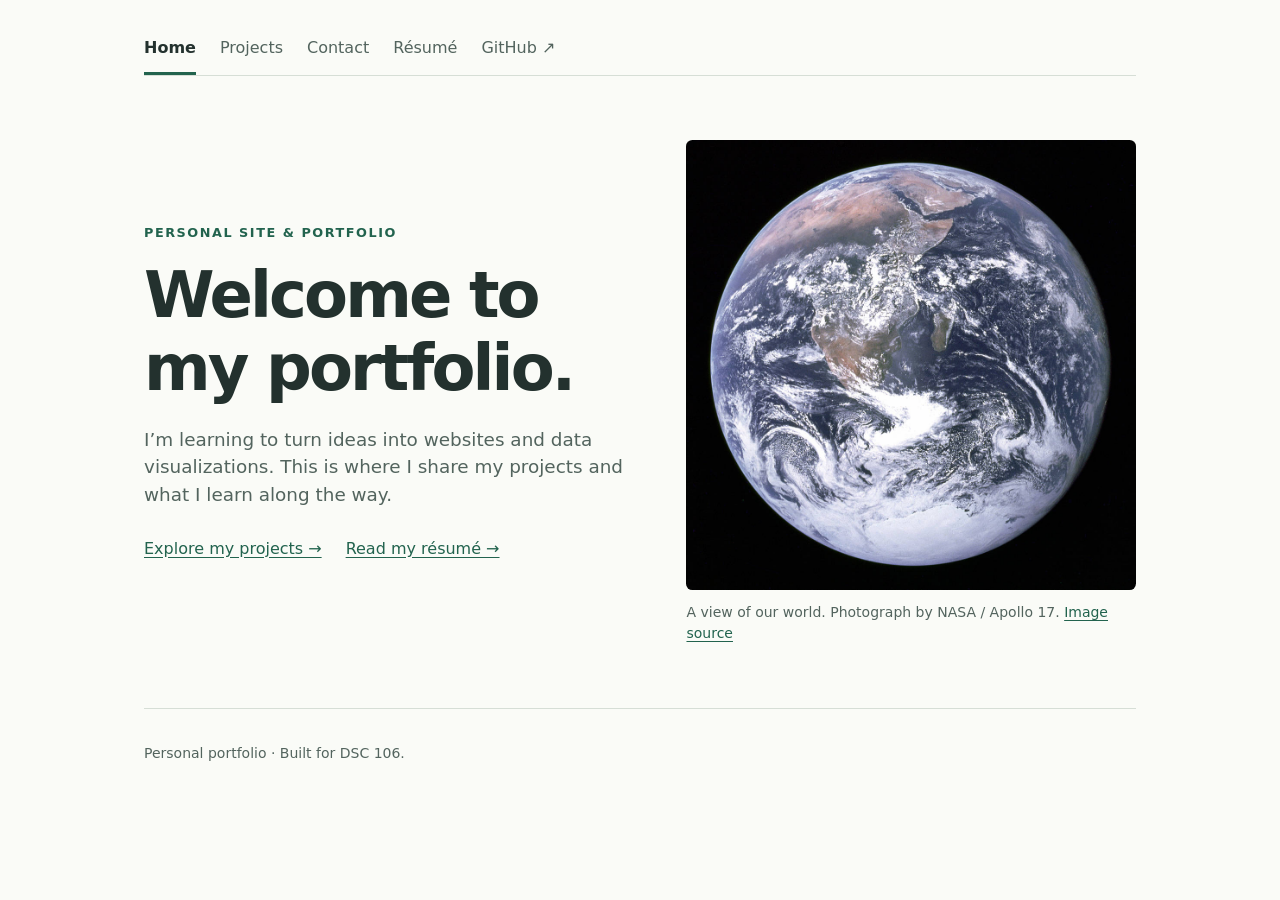
==== index.html @ 6941397b "Build portfolio site with resume and PDF" ====
<!DOCTYPE html>
<html lang="en">
<head>
  <meta charset="UTF-8">
  <meta name="viewport" content="width=device-width, initial-scale=1.0">
  <meta name="description" content="My personal site, projects, and résumé.">
  <title>Lei Zhe Yu: Personal site and portfolio</title>
  <link rel="stylesheet" href="style.css">
</head>
<body>
  <a class="skip-link" href="#main">Skip to content</a>
  <header class="site-header">
    <nav aria-label="Main navigation">
      <a href="index.html" aria-current="page">Home</a>
      <a href="projects/index.html">Projects</a>
      <a href="contact/index.html">Contact</a>
      <a href="resume/index.html">Résumé</a>
      <a href="https://github.com/0calunknown" target="_blank" rel="noopener noreferrer">GitHub ↗</a>
    </nav>
  </header>

  <main id="main">
    <div class="home-layout">
      <section aria-labelledby="name">
        <p class="eyebrow">Personal site &amp; portfolio</p>
        <!-- Replace with the owner's supplied name and biography. -->
        <h1 id="name">Welcome to my portfolio.</h1>
        <p class="intro">I’m learning to turn ideas into websites and data visualizations.
          This is where I share my projects and what I learn along the way.</p>
        <div class="page-links">
          <a href="projects/index.html">Explore my projects →</a>
          <a href="resume/index.html">Read my résumé →</a>
        </div>
      </section>
      <figure>
        <img src="images/earth-apollo17.jpg" width="1041" height="1042"
          alt="Earth against black space, with Africa, Antarctica, and swirling white clouds visible.">
        <figcaption>
          A view of our world. Photograph by NASA / Apollo 17.
          <a href="https://www.nasa.gov/image-article/blue-marble-image-of-earth-from-apollo-17/">Image source</a>
        </figcaption>
      </figure>
    </div>
  </main>

  <footer class="site-footer">
    <p>Personal portfolio · Built for DSC 106.</p>
  </footer>
</body>
</html>
---- style.css ----
:root {
  color-scheme: light;
  --ink: #23312e;
  --muted: #53645e;
  --accent: #22634e;
  --line: #d6ded6;
  --paper: #fafbf7;
}

* {
  box-sizing: border-box;
}

body {
  /* Use the operating system's font and a comfortable line height. */
  font: 100%/1.5 system-ui;
  color: var(--ink);
  background: var(--paper);
  max-width: 68rem;
  margin: 0 auto;
  padding: 0 clamp(1rem, 5vw, 3rem);
  overflow-wrap: break-word;
}

a {
  color: var(--accent);
  text-underline-offset: 0.2em;
}

a:hover {
  text-decoration-thickness: 0.15em;
}

:focus-visible {
  outline: 3px solid var(--accent);
  outline-offset: 4px;
}

.skip-link {
  position: absolute;
  top: -5rem;
  left: 1rem;
  padding: 0.75rem 1rem;
  background: white;
}

.skip-link:focus {
  top: 1rem;
}

.site-header {
  padding-top: 1.5rem;
}

nav {
  display: flex;
  flex-wrap: wrap;
  gap: 0.25rem 1.5rem;
  border-bottom: 1px solid var(--line);
}

nav a {
  padding: 0.75rem 0;
  border-bottom: 3px solid transparent;
  color: var(--muted);
  text-decoration: none;
}

nav a[aria-current="page"] {
  border-bottom-color: var(--accent);
  color: var(--ink);
  font-weight: 700;
}

nav a:hover {
  color: var(--accent);
  border-bottom-color: var(--line);
}

main {
  padding: clamp(2rem, 6vw, 4rem) 0;
  min-height: 70vh;
}

h1, h2, h3 {
  line-height: 1.15;
  text-wrap: balance;
}

h1 {
  margin: 0 0 1.25rem;
  font-size: clamp(2.25rem, 7vw, 4rem);
  letter-spacing: -0.045em;
}

h2 {
  font-size: 1.6rem;
  letter-spacing: -0.025em;
}

h3 {
  font-size: 1.15rem;
}

p, li {
  max-width: 70ch;
}

.eyebrow {
  color: var(--accent);
  font-size: 0.8rem;
  font-weight: 700;
  letter-spacing: 0.12em;
  text-transform: uppercase;
  margin: 0 0 1rem;
}

.intro {
  color: var(--muted);
  font-size: 1.15rem;
  max-width: 58ch;
}

.home-layout {
  display: grid;
  grid-template-columns: minmax(0, 1.1fr) minmax(0, 1fr);
  align-items: center;
  gap: 3rem;
}

figure {
  margin: 0;
}

img {
  display: block;
  max-width: 100%;
  height: auto;
  border-radius: 0.4rem;
}

figcaption, .meta, .site-footer {
  color: var(--muted);
  font-size: 0.875rem;
}

figcaption {
  margin-top: 0.75rem;
}

.page-links {
  display: flex;
  flex-wrap: wrap;
  gap: 1rem 1.5rem;
  margin-top: 1.75rem;
}

.project-list, .resume-section {
  margin-top: 2.5rem;
  border-top: 1px solid var(--line);
  padding-top: 1rem;
}

.resume-preview {
  margin-top: 2rem;
}

.resume-preview summary {
  color: var(--accent);
  cursor: pointer;
  font-weight: 600;
  padding: 0.5rem 0;
}

.resume-pdf {
  display: block;
  width: 100%;
  height: 80vh;
  min-height: 24rem;
  margin-top: 1rem;
  border: 1px solid var(--line);
}

article + article {
  margin-top: 2rem;
}

article h3 {
  margin-bottom: 0.5rem;
}

article .meta {
  margin-top: 0;
}

li + li {
  margin-top: 0.4rem;
}

form {
  display: grid;
  gap: 1.25rem;
  max-width: 38rem;
  margin-top: 2rem;
}

label {
  display: grid;
  gap: 0.45rem;
  font-weight: 600;
}

input, textarea, button {
  font: inherit;
}

input, textarea {
  width: 100%;
  min-width: 0;
  padding: 0.75rem;
  border: 1px solid #84978a;
  border-radius: 0.3rem;
  color: var(--ink);
  background: white;
  font-weight: 400;
}

textarea {
  min-height: 10rem;
  resize: vertical;
}

button {
  justify-self: start;
  padding: 0.75rem 1.25rem;
  border: 1px solid var(--accent);
  border-radius: 0.3rem;
  color: white;
  background: var(--accent);
  font-weight: 600;
  cursor: pointer;
}

button:hover {
  background: #174c3b;
}

.site-footer {
  border-top: 1px solid var(--line);
  padding: 1.25rem 0 2rem;
}

@media (max-width: 42rem) {
  .home-layout {
    grid-template-columns: 1fr;
    gap: 2rem;
  }

  nav {
    column-gap: 1rem;
  }
}

@media print {
  .site-header, .site-footer, .skip-link, .resume-preview {
    display: none;
  }

  body {
    max-width: none;
    padding: 0;
    color: black;
    background: white;
  }

  main {
    padding: 0;
  }

  article {
    break-inside: avoid;
  }
}
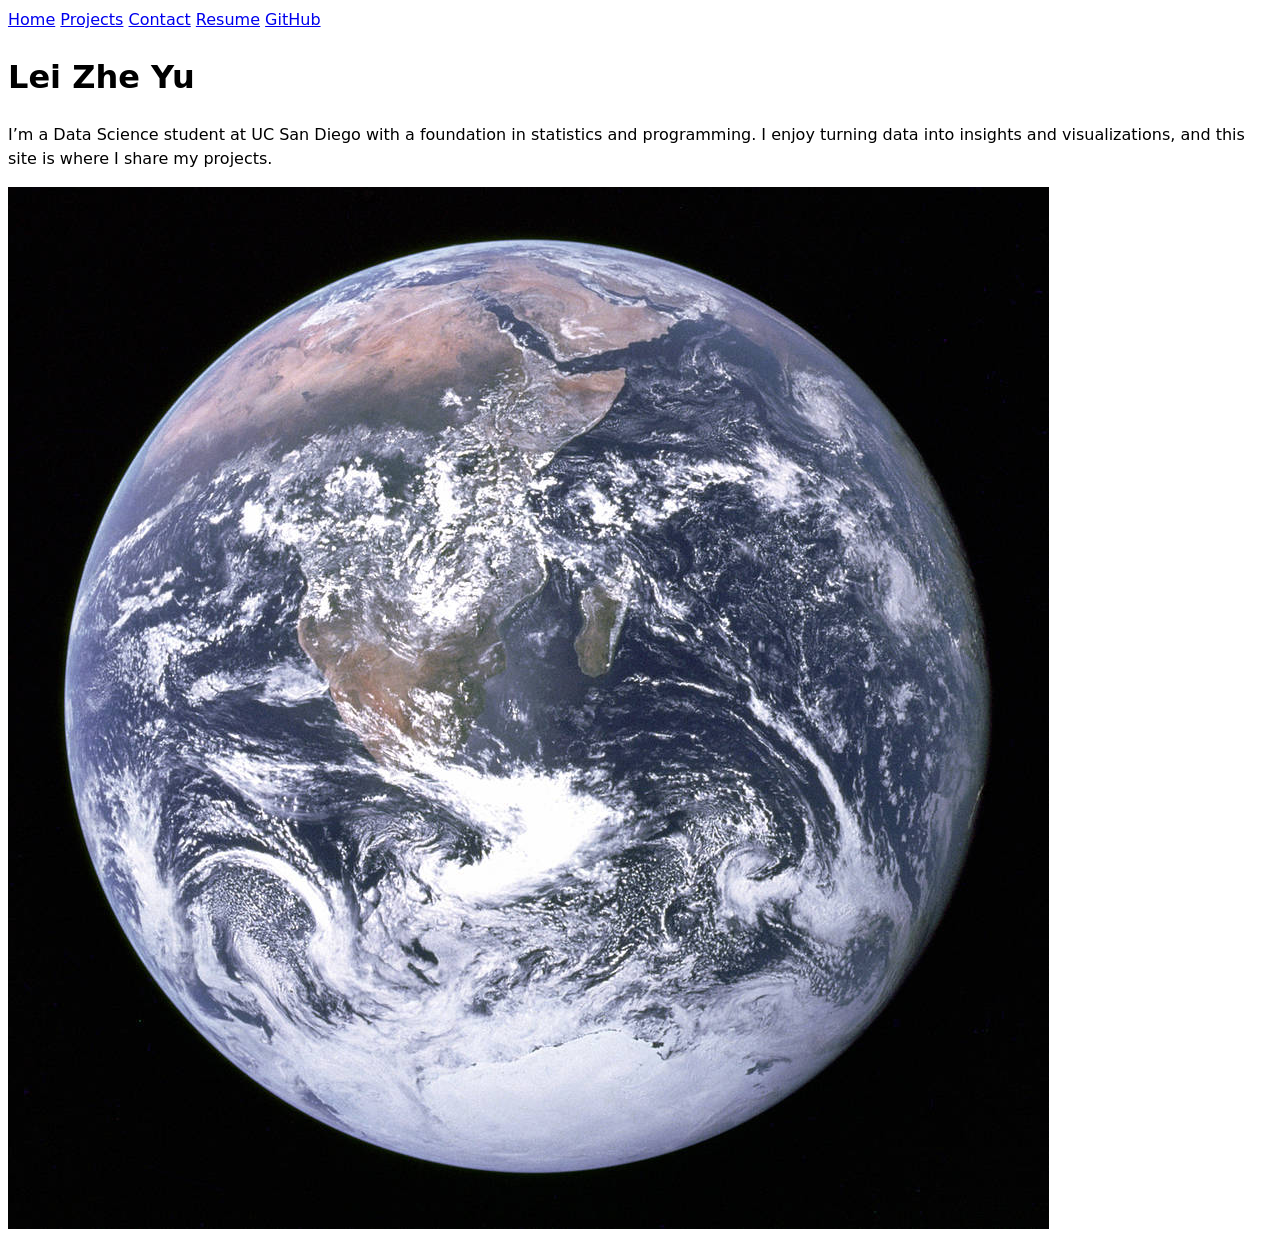
==== commit 73f87942: "updated portfolio website" ====
--- a/index.html
+++ b/index.html
@@ -3,48 +3,21 @@
 <head>
   <meta charset="UTF-8">
   <meta name="viewport" content="width=device-width, initial-scale=1.0">
-  <meta name="description" content="My personal site, projects, and résumé.">
   <title>Lei Zhe Yu: Personal site and portfolio</title>
   <link rel="stylesheet" href="style.css">
 </head>
 <body>
-  <a class="skip-link" href="#main">Skip to content</a>
-  <header class="site-header">
-    <nav aria-label="Main navigation">
-      <a href="index.html" aria-current="page">Home</a>
-      <a href="projects/index.html">Projects</a>
-      <a href="contact/index.html">Contact</a>
-      <a href="resume/index.html">Résumé</a>
-      <a href="https://github.com/0calunknown" target="_blank" rel="noopener noreferrer">GitHub ↗</a>
-    </nav>
-  </header>
+  <nav>
+    <a href="index.html">Home</a>
+    <a href="projects/index.html">Projects</a>
+    <a href="contact/index.html">Contact</a>
+    <a href="resume/index.html">Resume</a>
+    <a href="https://github.com/0calunknown" target="_blank">GitHub</a>
+  </nav>
 
-  <main id="main">
-    <div class="home-layout">
-      <section aria-labelledby="name">
-        <p class="eyebrow">Personal site &amp; portfolio</p>
-        <!-- Replace with the owner's supplied name and biography. -->
-        <h1 id="name">Welcome to my portfolio.</h1>
-        <p class="intro">I’m learning to turn ideas into websites and data visualizations.
-          This is where I share my projects and what I learn along the way.</p>
-        <div class="page-links">
-          <a href="projects/index.html">Explore my projects →</a>
-          <a href="resume/index.html">Read my résumé →</a>
-        </div>
-      </section>
-      <figure>
-        <img src="images/earth-apollo17.jpg" width="1041" height="1042"
-          alt="Earth against black space, with Africa, Antarctica, and swirling white clouds visible.">
-        <figcaption>
-          A view of our world. Photograph by NASA / Apollo 17.
-          <a href="https://www.nasa.gov/image-article/blue-marble-image-of-earth-from-apollo-17/">Image source</a>
-        </figcaption>
-      </figure>
-    </div>
-  </main>
-
-  <footer class="site-footer">
-    <p>Personal portfolio · Built for DSC 106.</p>
-  </footer>
+  <h1>Lei Zhe Yu</h1>
+  <p>I’m a Data Science student at UC San Diego with a foundation in statistics and programming.
+    I enjoy turning data into insights and visualizations, and this site is where I share my projects.</p>
+  <img src="images/earth-apollo17.jpg" alt="Earth seen from space, with Africa, Antarctica, and swirling white clouds visible.">
 </body>
 </html>
--- a/style.css
+++ b/style.css
@@ -1,283 +1,6 @@
-:root {
-  color-scheme: light;
-  --ink: #23312e;
-  --muted: #53645e;
-  --accent: #22634e;
-  --line: #d6ded6;
-  --paper: #fafbf7;
+body {
+  /* Set line height to 1.5 times the font size
+     and use the OS’s UI font as the website font
+   */
+  font: 100%/1.5 system-ui;
 }
-
-* {
-  box-sizing: border-box;
-}
-
-body {
-  /* Use the operating system's font and a comfortable line height. */
-  font: 100%/1.5 system-ui;
-  color: var(--ink);
-  background: var(--paper);
-  max-width: 68rem;
-  margin: 0 auto;
-  padding: 0 clamp(1rem, 5vw, 3rem);
-  overflow-wrap: break-word;
-}
-
-a {
-  color: var(--accent);
-  text-underline-offset: 0.2em;
-}
-
-a:hover {
-  text-decoration-thickness: 0.15em;
-}
-
-:focus-visible {
-  outline: 3px solid var(--accent);
-  outline-offset: 4px;
-}
-
-.skip-link {
-  position: absolute;
-  top: -5rem;
-  left: 1rem;
-  padding: 0.75rem 1rem;
-  background: white;
-}
-
-.skip-link:focus {
-  top: 1rem;
-}
-
-.site-header {
-  padding-top: 1.5rem;
-}
-
-nav {
-  display: flex;
-  flex-wrap: wrap;
-  gap: 0.25rem 1.5rem;
-  border-bottom: 1px solid var(--line);
-}
-
-nav a {
-  padding: 0.75rem 0;
-  border-bottom: 3px solid transparent;
-  color: var(--muted);
-  text-decoration: none;
-}
-
-nav a[aria-current="page"] {
-  border-bottom-color: var(--accent);
-  color: var(--ink);
-  font-weight: 700;
-}
-
-nav a:hover {
-  color: var(--accent);
-  border-bottom-color: var(--line);
-}
-
-main {
-  padding: clamp(2rem, 6vw, 4rem) 0;
-  min-height: 70vh;
-}
-
-h1, h2, h3 {
-  line-height: 1.15;
-  text-wrap: balance;
-}
-
-h1 {
-  margin: 0 0 1.25rem;
-  font-size: clamp(2.25rem, 7vw, 4rem);
-  letter-spacing: -0.045em;
-}
-
-h2 {
-  font-size: 1.6rem;
-  letter-spacing: -0.025em;
-}
-
-h3 {
-  font-size: 1.15rem;
-}
-
-p, li {
-  max-width: 70ch;
-}
-
-.eyebrow {
-  color: var(--accent);
-  font-size: 0.8rem;
-  font-weight: 700;
-  letter-spacing: 0.12em;
-  text-transform: uppercase;
-  margin: 0 0 1rem;
-}
-
-.intro {
-  color: var(--muted);
-  font-size: 1.15rem;
-  max-width: 58ch;
-}
-
-.home-layout {
-  display: grid;
-  grid-template-columns: minmax(0, 1.1fr) minmax(0, 1fr);
-  align-items: center;
-  gap: 3rem;
-}
-
-figure {
-  margin: 0;
-}
-
-img {
-  display: block;
-  max-width: 100%;
-  height: auto;
-  border-radius: 0.4rem;
-}
-
-figcaption, .meta, .site-footer {
-  color: var(--muted);
-  font-size: 0.875rem;
-}
-
-figcaption {
-  margin-top: 0.75rem;
-}
-
-.page-links {
-  display: flex;
-  flex-wrap: wrap;
-  gap: 1rem 1.5rem;
-  margin-top: 1.75rem;
-}
-
-.project-list, .resume-section {
-  margin-top: 2.5rem;
-  border-top: 1px solid var(--line);
-  padding-top: 1rem;
-}
-
-.resume-preview {
-  margin-top: 2rem;
-}
-
-.resume-preview summary {
-  color: var(--accent);
-  cursor: pointer;
-  font-weight: 600;
-  padding: 0.5rem 0;
-}
-
-.resume-pdf {
-  display: block;
-  width: 100%;
-  height: 80vh;
-  min-height: 24rem;
-  margin-top: 1rem;
-  border: 1px solid var(--line);
-}
-
-article + article {
-  margin-top: 2rem;
-}
-
-article h3 {
-  margin-bottom: 0.5rem;
-}
-
-article .meta {
-  margin-top: 0;
-}
-
-li + li {
-  margin-top: 0.4rem;
-}
-
-form {
-  display: grid;
-  gap: 1.25rem;
-  max-width: 38rem;
-  margin-top: 2rem;
-}
-
-label {
-  display: grid;
-  gap: 0.45rem;
-  font-weight: 600;
-}
-
-input, textarea, button {
-  font: inherit;
-}
-
-input, textarea {
-  width: 100%;
-  min-width: 0;
-  padding: 0.75rem;
-  border: 1px solid #84978a;
-  border-radius: 0.3rem;
-  color: var(--ink);
-  background: white;
-  font-weight: 400;
-}
-
-textarea {
-  min-height: 10rem;
-  resize: vertical;
-}
-
-button {
-  justify-self: start;
-  padding: 0.75rem 1.25rem;
-  border: 1px solid var(--accent);
-  border-radius: 0.3rem;
-  color: white;
-  background: var(--accent);
-  font-weight: 600;
-  cursor: pointer;
-}
-
-button:hover {
-  background: #174c3b;
-}
-
-.site-footer {
-  border-top: 1px solid var(--line);
-  padding: 1.25rem 0 2rem;
-}
-
-@media (max-width: 42rem) {
-  .home-layout {
-    grid-template-columns: 1fr;
-    gap: 2rem;
-  }
-
-  nav {
-    column-gap: 1rem;
-  }
-}
-
-@media print {
-  .site-header, .site-footer, .skip-link, .resume-preview {
-    display: none;
-  }
-
-  body {
-    max-width: none;
-    padding: 0;
-    color: black;
-    background: white;
-  }
-
-  main {
-    padding: 0;
-  }
-
-  article {
-    break-inside: avoid;
-  }
-}
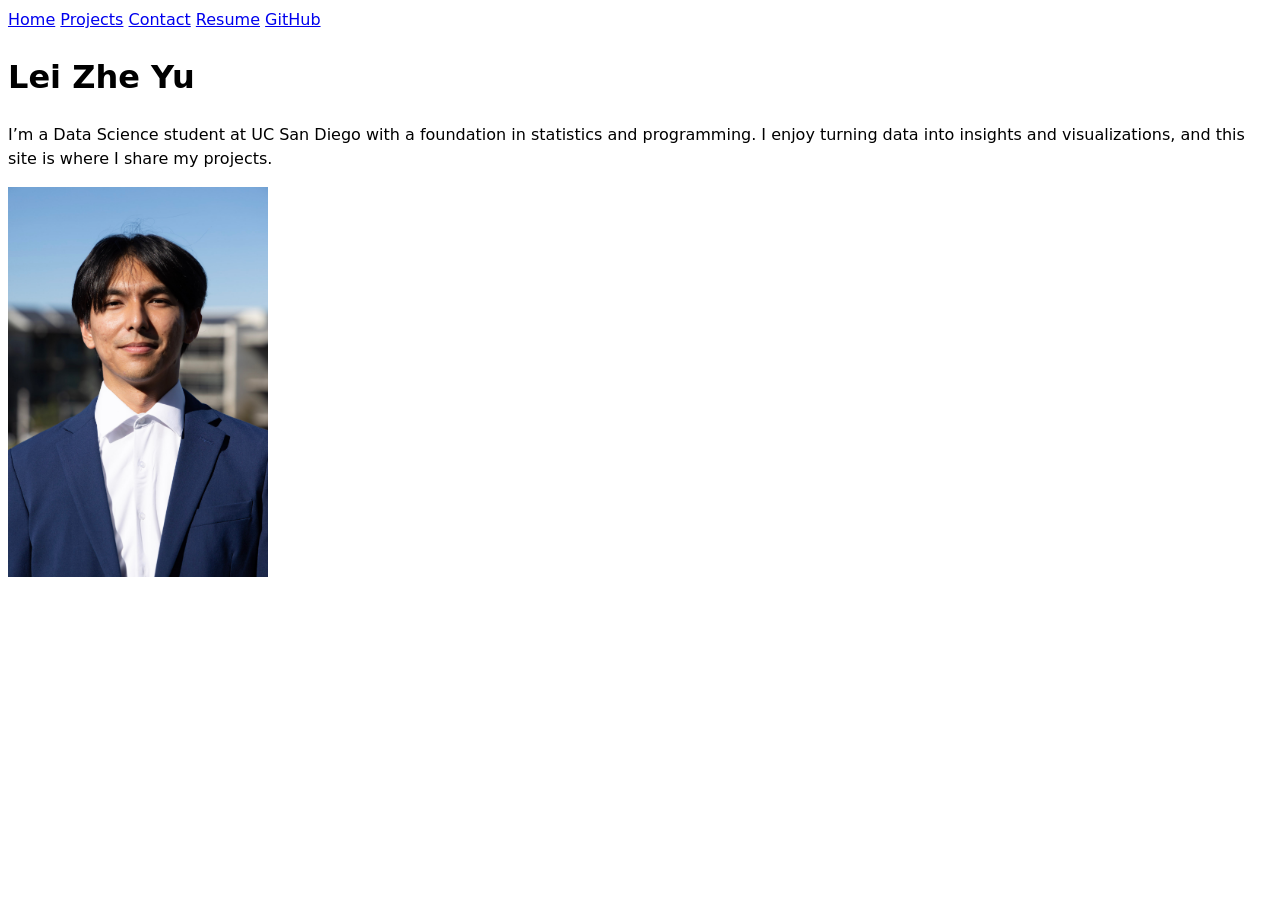
==== commit e061ee5a: "Replace home page photo with portrait Co-Authored-By: Claude Opus 5.5 <noreply@anthropic.com>" ====
--- a/index.html
+++ b/index.html
@@ -18,6 +18,6 @@
   <h1>Lei Zhe Yu</h1>
   <p>I’m a Data Science student at UC San Diego with a foundation in statistics and programming.
     I enjoy turning data into insights and visualizations, and this site is where I share my projects.</p>
-  <img src="images/earth-apollo17.jpg" alt="Earth seen from space, with Africa, Antarctica, and swirling white clouds visible.">
+  <img src="images/lei-zhe-yu.jpg" width="260" alt="Portrait of Lei Zhe Yu smiling outdoors in a navy blazer and white shirt, with a blue sky and campus buildings behind.">
 </body>
 </html>
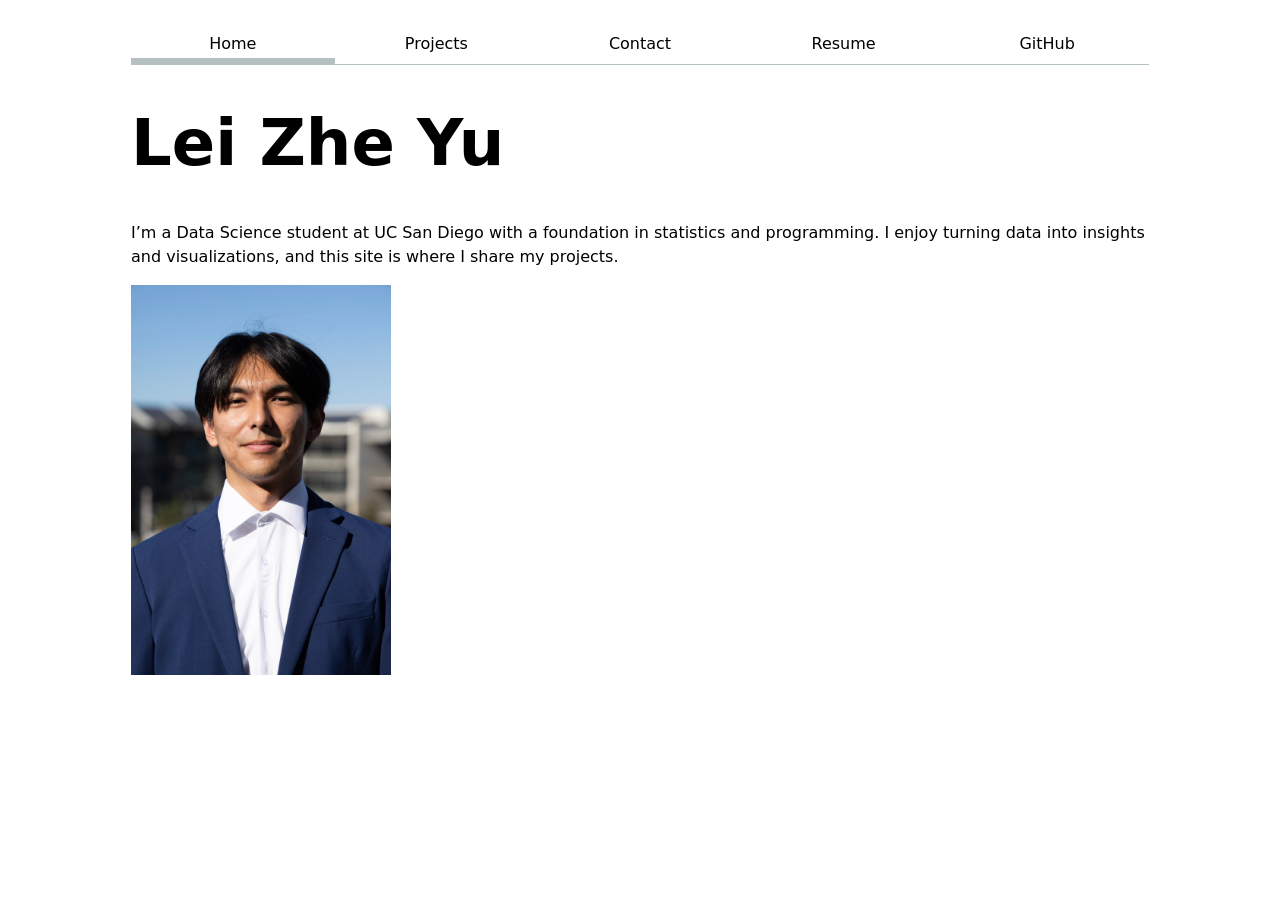
==== commit e671b8f2: "Complete Lab 2: style site with CSS Add centered layout, flex nav with accent hover, grid contact fo" ====
--- a/index.html
+++ b/index.html
@@ -8,7 +8,7 @@
 </head>
 <body>
   <nav>
-    <a href="index.html">Home</a>
+    <a href="index.html" class="current">Home</a>
     <a href="projects/index.html">Projects</a>
     <a href="contact/index.html">Contact</a>
     <a href="resume/index.html">Resume</a>
--- a/style.css
+++ b/style.css
@@ -1,6 +1,173 @@
+:root {
+  --color-accent: oklch(65% 50% 0);
+}
+
+html {
+  accent-color: var(--color-accent);
+}
+
 body {
   /* Set line height to 1.5 times the font size
      and use the OS’s UI font as the website font
    */
   font: 100%/1.5 system-ui;
+  max-width: 100ch;
+  margin-inline: auto;
+  padding: 1em;
 }
+
+h1,
+h2,
+h3,
+h4,
+h5,
+h6 {
+  line-height: 1.1;
+  text-wrap: balance;
+}
+
+h1 {
+  font-size: 400%;
+}
+
+/* Navigation */
+nav {
+  display: flex;
+  margin-bottom: 1em;
+  border-bottom: 1px solid oklch(80% 3% 200);
+
+  ul,
+  li {
+    display: contents;
+  }
+
+  a {
+    flex: 1;
+    text-decoration: none;
+    color: inherit;
+    text-align: center;
+    padding: 0.5em;
+
+    &.current {
+      border-bottom: 0.4em solid oklch(80% 3% 200);
+      padding-bottom: calc(0.5em - 0.4em);
+    }
+
+    &:hover {
+      border-bottom: 0.4em solid var(--color-accent);
+      padding-bottom: calc(0.5em - 0.4em);
+      background-color: oklch(from var(--color-accent) 95% 5% h);
+    }
+  }
+}
+
+/* Contact form */
+form {
+  display: grid;
+  grid-template-columns: auto 1fr;
+  gap: 1em;
+
+  input,
+  textarea,
+  button {
+    font: inherit;
+    width: 100%;
+    box-sizing: border-box;
+    margin: 0;
+  }
+
+  label {
+    display: grid;
+    grid-template-columns: subgrid;
+    grid-column: 1 / -1;
+    margin: 0;
+  }
+
+  button {
+    grid-column: 1 / -1;
+  }
+}
+
+/* Projects */
+.projects {
+  display: grid;
+  grid-template-columns: repeat(auto-fill, minmax(15em, 1fr));
+  gap: 1em;
+
+  article {
+    display: grid;
+    grid-template-rows: subgrid;
+    grid-row: span 3;
+    gap: 1em;
+  }
+
+  h2 {
+    margin: 0;
+  }
+
+  img {
+    width: 100%;
+  }
+}
+
+/* Resume */
+.resume {
+  > header {
+    text-align: center;
+    padding-bottom: 1em;
+    border-bottom: 2px solid var(--color-accent);
+
+    h1 {
+      margin-block: 0.25em;
+    }
+
+    a {
+      color: var(--color-accent);
+    }
+  }
+
+  section {
+    margin-block: 2em;
+
+    > h2 {
+      color: var(--color-accent);
+      text-transform: uppercase;
+      letter-spacing: 0.08em;
+      font-size: 120%;
+      border-bottom: 1px solid oklch(80% 3% 200);
+      padding-bottom: 0.25em;
+    }
+  }
+
+  article {
+    margin-block: 1.25em;
+    padding-left: 1em;
+    border-left: 3px solid oklch(from var(--color-accent) 85% 15% h);
+
+    header {
+      h3 {
+        margin: 0;
+      }
+
+      p {
+        margin: 0.25em 0 0;
+        color: oklch(50% 0 0);
+        font-size: 90%;
+      }
+    }
+  }
+
+  section:last-of-type ul {
+    display: flex;
+    flex-wrap: wrap;
+    gap: 0.5em;
+    padding: 0;
+    list-style: none;
+
+    li {
+      padding: 0.25em 0.75em;
+      border-radius: 999px;
+      background-color: oklch(from var(--color-accent) 95% 5% h);
+    }
+  }
+}
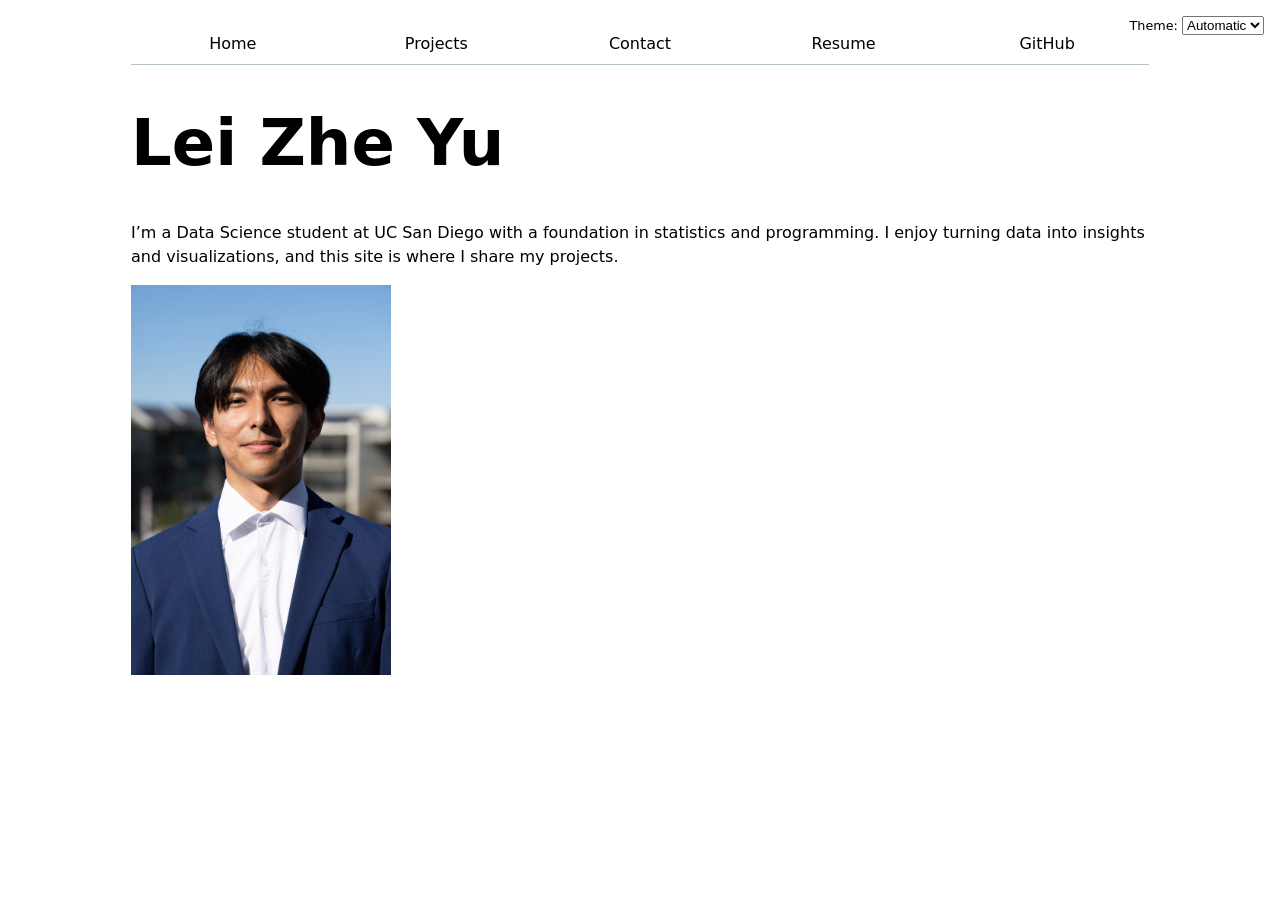
==== commit 9f68ba83: "Complete Lab 3: add JavaScript nav, theme switcher, contact form Generate nav and current-page highl" ====
--- a/index.html
+++ b/index.html
@@ -5,16 +5,9 @@
   <meta name="viewport" content="width=device-width, initial-scale=1.0">
   <title>Lei Zhe Yu: Personal site and portfolio</title>
   <link rel="stylesheet" href="style.css">
+  <script src="global.js" type="module"></script>
 </head>
 <body>
-  <nav>
-    <a href="index.html" class="current">Home</a>
-    <a href="projects/index.html">Projects</a>
-    <a href="contact/index.html">Contact</a>
-    <a href="resume/index.html">Resume</a>
-    <a href="https://github.com/0calunknown" target="_blank">GitHub</a>
-  </nav>
-
   <h1>Lei Zhe Yu</h1>
   <p>I’m a Data Science student at UC San Diego with a foundation in statistics and programming.
     I enjoy turning data into insights and visualizations, and this site is where I share my projects.</p>
--- a/style.css
+++ b/style.css
@@ -1,9 +1,19 @@
 :root {
   --color-accent: oklch(65% 50% 0);
+  --border-color: oklch(50% 10% 200 / 40%);
+  color-scheme: light dark;
 }
 
 html {
   accent-color: var(--color-accent);
+}
+
+.color-scheme {
+  position: absolute;
+  top: 1rem;
+  right: 1rem;
+  font-size: 80%;
+  font-family: inherit;
 }
 
 body {
@@ -34,7 +44,7 @@
 nav {
   display: flex;
   margin-bottom: 1em;
-  border-bottom: 1px solid oklch(80% 3% 200);
+  border-bottom: 1px solid var(--border-color);
 
   ul,
   li {
@@ -49,14 +59,14 @@
     padding: 0.5em;
 
     &.current {
-      border-bottom: 0.4em solid oklch(80% 3% 200);
+      border-bottom: 0.4em solid var(--border-color);
       padding-bottom: calc(0.5em - 0.4em);
     }
 
     &:hover {
       border-bottom: 0.4em solid var(--color-accent);
       padding-bottom: calc(0.5em - 0.4em);
-      background-color: oklch(from var(--color-accent) 95% 5% h);
+      background-color: color-mix(in oklch, var(--color-accent), canvas 85%);
     }
   }
 }
@@ -134,7 +144,7 @@
       text-transform: uppercase;
       letter-spacing: 0.08em;
       font-size: 120%;
-      border-bottom: 1px solid oklch(80% 3% 200);
+      border-bottom: 1px solid var(--border-color);
       padding-bottom: 0.25em;
     }
   }
@@ -142,7 +152,7 @@
   article {
     margin-block: 1.25em;
     padding-left: 1em;
-    border-left: 3px solid oklch(from var(--color-accent) 85% 15% h);
+    border-left: 3px solid color-mix(in oklch, var(--color-accent), canvas 60%);
 
     header {
       h3 {
@@ -151,7 +161,7 @@
 
       p {
         margin: 0.25em 0 0;
-        color: oklch(50% 0 0);
+        opacity: 0.7;
         font-size: 90%;
       }
     }
@@ -167,7 +177,7 @@
     li {
       padding: 0.25em 0.75em;
       border-radius: 999px;
-      background-color: oklch(from var(--color-accent) 95% 5% h);
+      background-color: color-mix(in oklch, var(--color-accent), canvas 85%);
     }
   }
 }
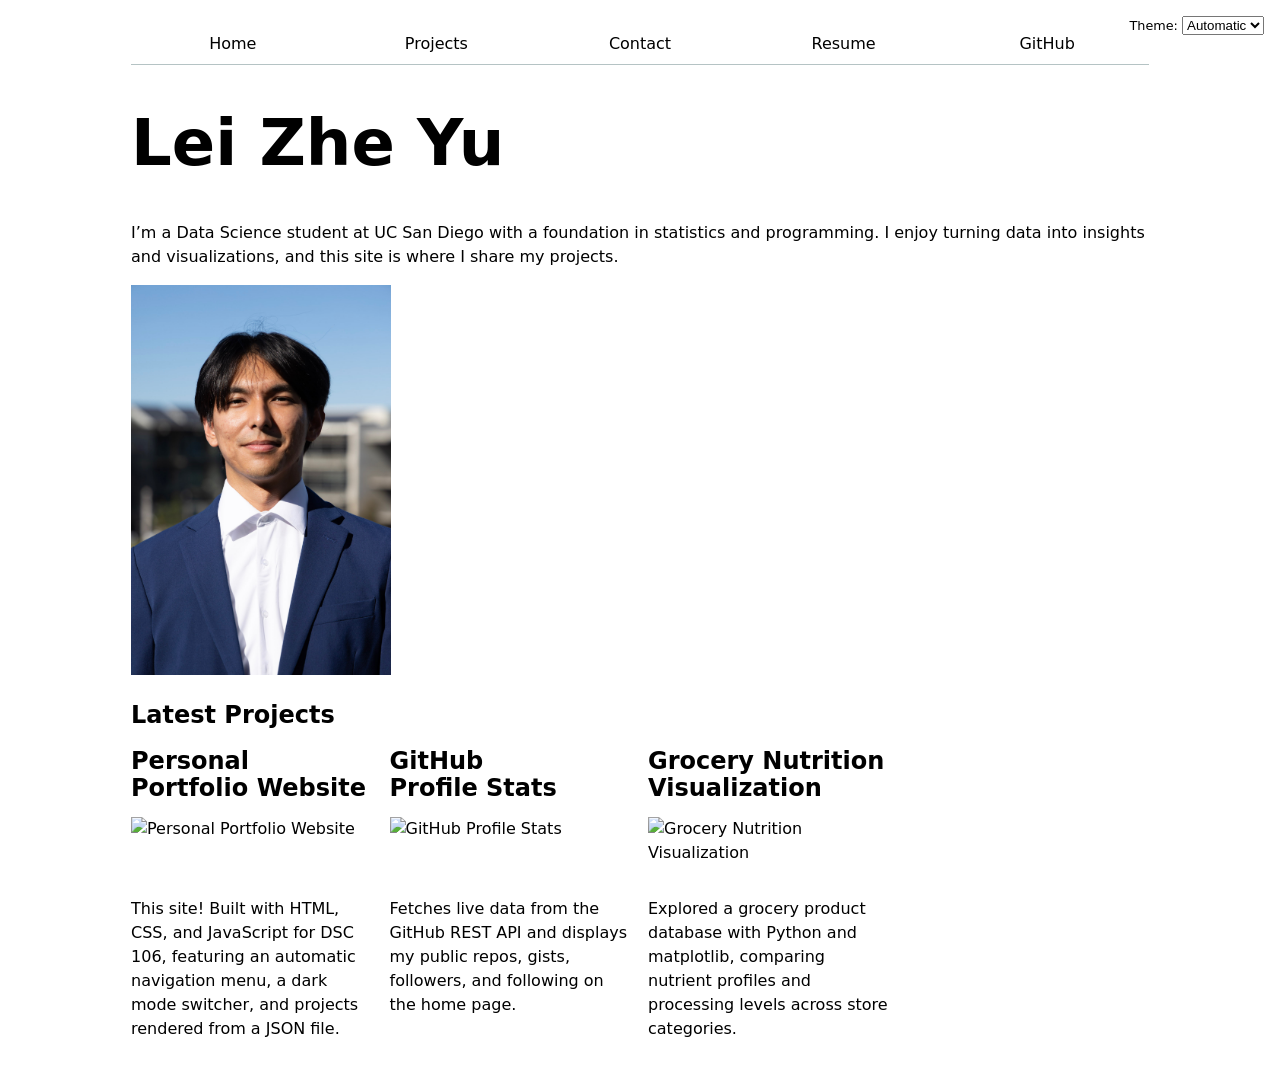
==== commit 954350e6: "Complete Lab 4: render projects from JSON, latest projects and GitHub stats on home page Co-Authored" ====
--- a/index.html
+++ b/index.html
@@ -6,11 +6,19 @@
   <title>Lei Zhe Yu: Personal site and portfolio</title>
   <link rel="stylesheet" href="style.css">
   <script src="global.js" type="module"></script>
+  <script src="index.js" type="module" defer></script>
 </head>
 <body>
   <h1>Lei Zhe Yu</h1>
   <p>I’m a Data Science student at UC San Diego with a foundation in statistics and programming.
     I enjoy turning data into insights and visualizations, and this site is where I share my projects.</p>
   <img src="images/lei-zhe-yu.jpg" width="260" alt="Portrait of Lei Zhe Yu smiling outdoors in a navy blazer and white shirt, with a blue sky and campus buildings behind.">
+
+  <div id="profile-stats"></div>
+
+  <h2>Latest Projects</h2>
+  <div class="projects">
+    <!-- Dynamically added content will appear here -->
+  </div>
 </body>
 </html>
--- a/style.css
+++ b/style.css
@@ -181,3 +181,26 @@
     }
   }
 }
+
+/* GitHub profile stats */
+#profile-stats {
+  dl {
+    display: grid;
+    grid-template-columns: repeat(4, 1fr);
+    text-align: center;
+  }
+
+  dt {
+    grid-row: 1;
+    font-size: 80%;
+    text-transform: uppercase;
+    opacity: 0.7;
+  }
+
+  dd {
+    grid-row: 2;
+    margin: 0;
+    font-size: 200%;
+    font-weight: bold;
+  }
+}
